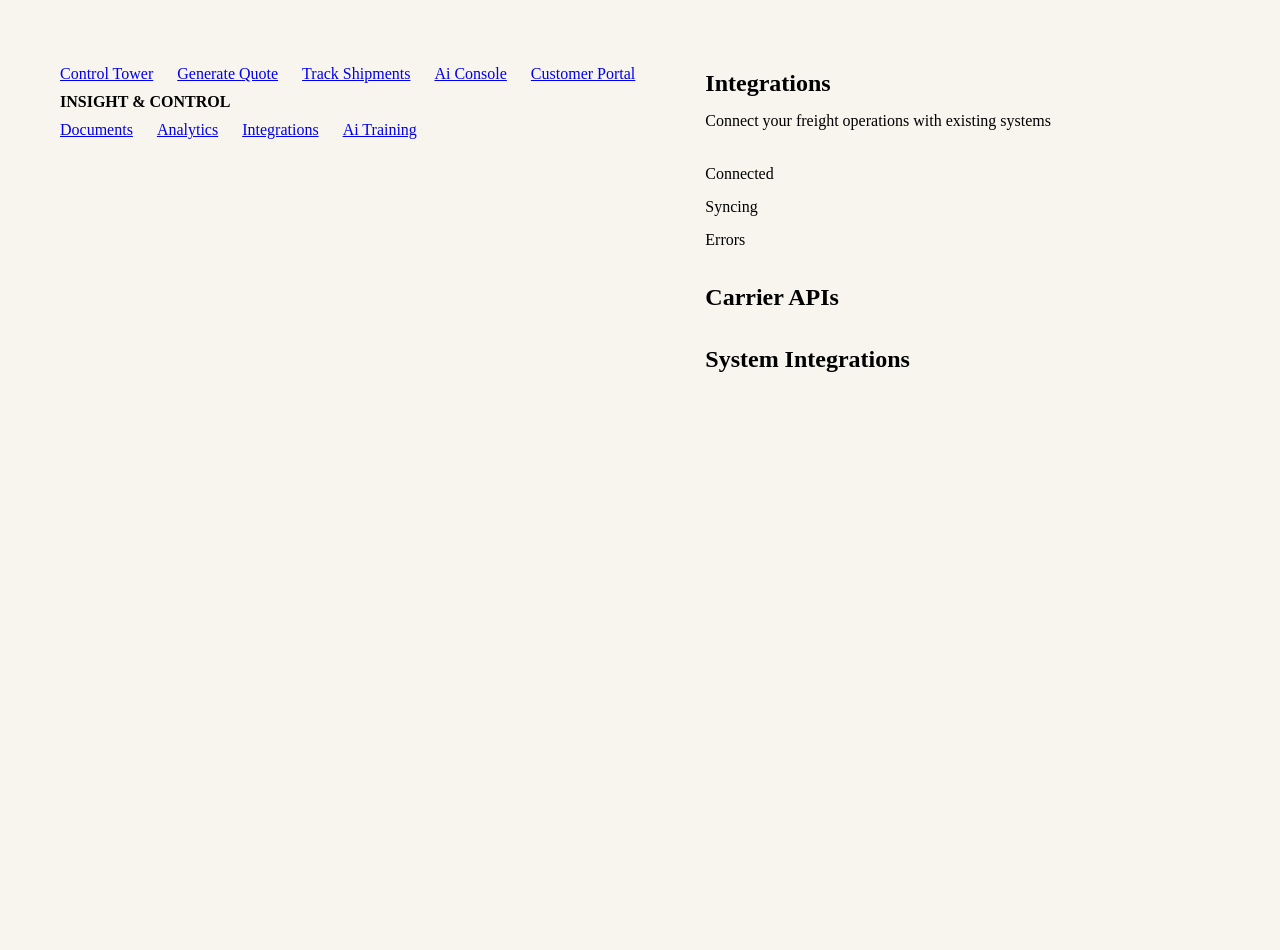
==== dashboard/index.html @ c57320f2 "design structure the dashboard" ====
<!DOCTYPE html>
<html lang="en">
<head>
    <meta charset="UTF-8">
    <meta name="viewport" content="width=device-width, initial-scale=1.0">
    <title>Dashboard</title>
    <link rel="stylesheet" href="styles.css">
</head dir ="ltr">
<body>
    <div class="dashboard">
        <!-- sidebar -->
        <aside class="sidebar">
            <div class="logo"></div>
            <nav class="menu">
                <a href="#">Control Tower</a>
                <a href="#">Generate Quote</a>
                <a href="#">Track Shipments</a>
                <a href="#">Ai Console</a>
                <a href="#">Customer Portal</a>
                <h4>INSIGHT & CONTROL</h4>
                <a href="#">Documents</a>
                <a href="#">Analytics</a>
                <a href="#">Integrations</a>
                <a href="#">Ai Training</a>
            </nav>
        </aside>
        <main class="main-content">
            <article>
                <header class="section-header">
                    <h2>Integrations</h2>
                    <p>Connect your freight operations with existing systems</p>
                </header>
                <section class="stats">
                    <div class="card">Connected</div>
                    <div class="card">Syncing</div>
                    <div class="card">Errors</div>
                </section>
                <section class="carrier-APIs">
                    <h2>Carrier APIs</h2>
                </section>
                <section class="system-integrations">
                    <h2>System Integrations</h2>
                </section>
            </article>
        </main>
    </div>
</body>

</html>
---- dashboard/styles.css ----
*{
    margin: 5px;
    padding: 5px;
    box-sizing: border-box;
}
body{
    font-family: 'Times New Roman', Times, serif;
    background-color: rgb(248, 244, 238);
}
.dashboard{
    display: flex;
    height: 100vh;
}
.sidebar
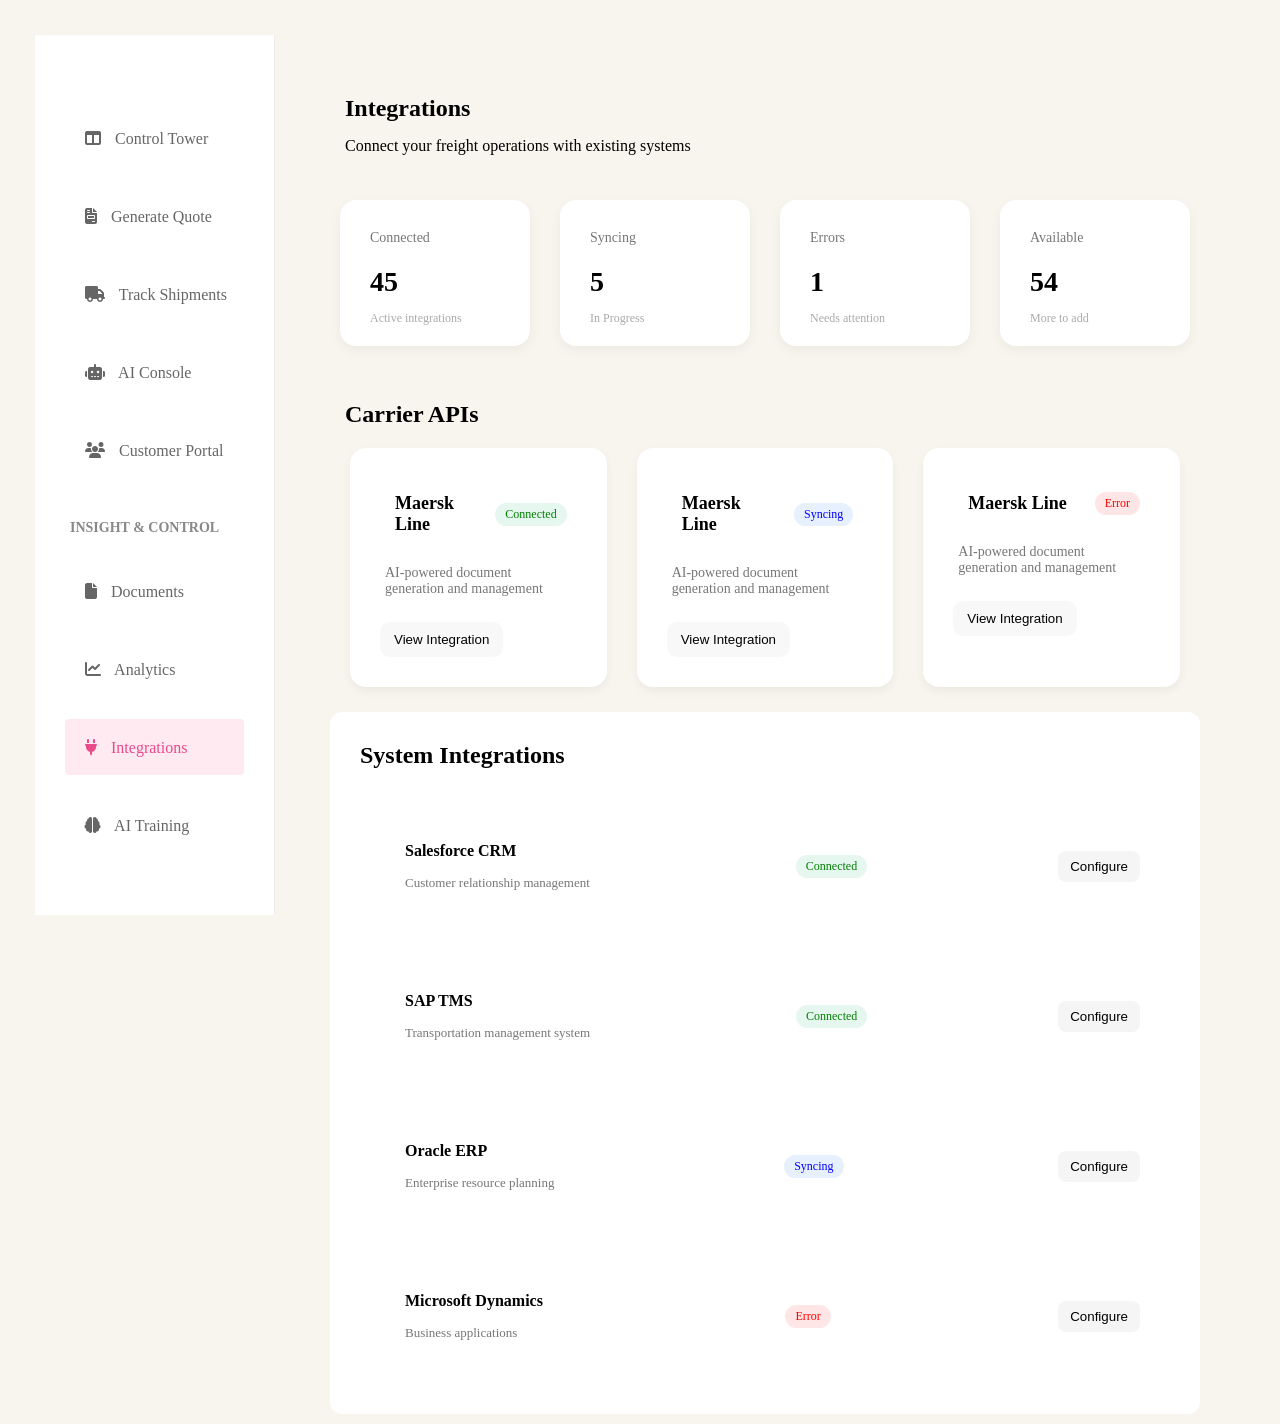
==== commit 43ab3fe3: "resume website has been completed" ====
--- a/dashboard/index.html
+++ b/dashboard/index.html
@@ -5,6 +5,7 @@
     <meta name="viewport" content="width=device-width, initial-scale=1.0">
     <title>Dashboard</title>
     <link rel="stylesheet" href="styles.css">
+    <link rel="stylesheet" href="https://cdnjs.cloudflare.com/ajax/libs/font-awesome/6.5.0/css/all.min.css">
 </head dir ="ltr">
 <body>
     <div class="dashboard">
@@ -12,16 +13,16 @@
         <aside class="sidebar">
             <div class="logo"></div>
             <nav class="menu">
-                <a href="#">Control Tower</a>
-                <a href="#">Generate Quote</a>
-                <a href="#">Track Shipments</a>
-                <a href="#">Ai Console</a>
-                <a href="#">Customer Portal</a>
+                <a href="#"><i class="fa-solid fa-table-columns"></i> Control Tower</a>
+                <a href="#"><i class="fa-solid fa-file-invoice"></i> Generate Quote</a>
+                <a href="#"><i class="fa-solid fa-truck"></i> Track Shipments</a>
+                <a href="#"><i class="fa-solid fa-robot"></i> AI Console</a>
+                <a href="#"><i class="fa-solid fa-users"></i> Customer Portal</a>
                 <h4>INSIGHT & CONTROL</h4>
-                <a href="#">Documents</a>
-                <a href="#">Analytics</a>
-                <a href="#">Integrations</a>
-                <a href="#">Ai Training</a>
+                <a href="#"><i class="fa-solid fa-file"></i> Documents</a>
+                <a href="#"><i class="fa-solid fa-chart-line"></i> Analytics</a>
+                <a href="#" class="active"><i class="fa-solid fa-plug"></i> Integrations</a>
+                <a href="#"><i class="fa-solid fa-brain"></i> AI Training</a>
             </nav>
         </aside>
         <main class="main-content">
@@ -31,15 +32,101 @@
                     <p>Connect your freight operations with existing systems</p>
                 </header>
                 <section class="stats">
-                    <div class="card">Connected</div>
-                    <div class="card">Syncing</div>
-                    <div class="card">Errors</div>
+                    <div class="card">
+                        <p>Connected</p>
+                        <h2>45</h2>
+                        <span>Active integrations</span>
+                    </div>
+                    <div class="card">
+                        <p>Syncing</p>
+                        <h2>5</h2>
+                        <span>In Progress</span>
+                    </div>
+                    <div class="card">
+                        <p>Errors</p>
+                        <h2>1</h2>
+                        <span>Needs attention</span>
+                    </div>
+                    <div class="card">
+                        <p>Available</p>
+                        <h2>54</h2>
+                        <span>More to add</span>
+                    </div>
                 </section>
                 <section class="carrier-APIs">
                     <h2>Carrier APIs</h2>
+
+                    <div class="api-cards">
+                        <div class="api-card">
+                            <div class="api-header">
+                                <h3>Maersk Line</h3>
+                                <span class="status connected">Connected</span>
+                            </div>
+                            <p>AI-powered document generation and management</p>
+                            <button>View Integration</button>
+                        </div>
+                    
+                        <div class="api-card">
+                            <div class="api-header">
+                                <h3>Maersk Line</h3>
+                                <span class="status syncing">Syncing</span>
+                            </div>
+                            <p>AI-powered document generation and management</p>
+                            <button>View Integration</button>
+                        </div>
+                    
+                        <div class="api-card">
+                            <div class="api-header">
+                                <h3>Maersk Line</h3>
+                                <span class="status error">Error</span>
+                            </div>
+                            <p>AI-powered document generation and management</p>
+                            <button>View Integration</button>
+                        </div>
+                    
+                    </div>
                 </section>
                 <section class="system-integrations">
                     <h2>System Integrations</h2>
+                    <div class="integration-list">
+                    
+                        <div class="integration-item">
+                            <div>
+                                <h4>Salesforce CRM</h4>
+                                <p>Customer relationship management</p>
+                            </div>
+                            <span class="status connected">Connected</span>
+                            <button>Configure</button>
+                        </div>
+                    
+                        <div class="integration-item">
+                            <div>
+                                <h4>SAP TMS</h4>
+                                <p>Transportation management system</p>
+                            </div>
+                            <span class="status connected">Connected</span>
+                            <button>Configure</button>
+                        </div>
+                    
+                        <div class="integration-item">
+                            <div>
+                                <h4>Oracle ERP</h4>
+                                <p>Enterprise resource planning</p>
+                            </div>
+                            <span class="status syncing">Syncing</span>
+                            <button>Configure</button>
+                        </div>
+                    
+                        <div class="integration-item">
+                            <div>
+                                <h4>Microsoft Dynamics</h4>
+                                <p>Business applications</p>
+                            </div>
+                            <span class="status error">Error</span>
+                            <button>Configure</button>
+                        </div>
+                    
+                    </div>
                 </section>
             </article>
         </main>
--- a/dashboard/styles.css
+++ b/dashboard/styles.css
@@ -11,4 +11,186 @@
     display: flex;
     height: 100vh;
 }
-.sidebar+/* .sidebar */
+.sidebar {
+    width: 240px;
+    background-color: white;
+    padding: 25px 15px;
+    border-right: 1px solid #eee;
+}
+.logo {
+    font-size: 20px;
+    font-weight: bold;
+    margin-bottom: 25px;
+}
+.menu {
+    display: flex;
+    flex-direction: column;
+    gap: 12px;
+}
+.menu a{
+    text-decoration: none;
+    color: #666;
+    padding: 10px;
+    border-radius: 4px;
+    transition: background-color 0.3s ease;
+}
+.menu a.active {
+    background-color: #ffeef5;
+    color: #e94b8a;
+}
+.menu h4 {
+    margin-top: 20px;
+    font-size: 14px;
+    color: #888;
+    text-transform: uppercase;
+}
+.main-content {
+    flex: 1;
+    padding: 30px;
+}
+
+.section-header {
+    margin-bottom: 20px;
+}
+.stats {
+    display: grid;
+    grid-template-columns: repeat(4, 1fr);
+    gap: 20px;
+    margin-bottom: 30px;
+}
+.card{
+    background-color: white;
+    border-radius: 16px;
+    padding: 20px;
+    box-shadow: 0 4px 12px rgba(0, 0, 0, 0.05);
+    transition: 0.3s;
+}
+.card:hover{
+    transform: translateY(-5px);
+}
+.card p{
+    color: #777;
+    font-size: 14px;
+    margin-bottom: 10px;
+}
+.card h2{
+    font-size: 28px;
+    margin-bottom: 5px;
+}
+.card span{
+    font-size: 12px;
+    color: #aaa;
+}
+.carrier-apis,
+.system-integrations {
+    background-color: white;
+    border-radius: 12px;
+    padding: 20px;
+    min-height: 100px;
+}
+/* hover */
+.menu a:hover {
+    background-color: #f5f5f5;
+    color:black;
+}
+.menu a.active{
+    background-color: #ffeaf2;
+    color: #e94b8a;
+    font-weight: 500;
+}
+.api-cards {
+    display: grid;
+    grid-template-columns: repeat(3, 1fr);
+    gap: 20px;
+}
+
+.api-card {
+    background: white;
+    padding: 25px;
+    border-radius: 16px;
+    box-shadow: 0 4px 10px rgba(0, 0, 0, 0.05);
+}
+.api-card h3 {
+    font-size: 18px;
+}
+
+.api-header {
+    display: flex;
+    justify-content: space-between;
+    align-items: center;
+    margin-bottom: 10px;
+}
+
+.api-card p {
+    font-size: 14px;
+    color: #777;
+    margin-bottom: 15px;
+}
+
+.api-card button {
+    background: #f8f8f8;
+    border: none;
+    padding: 10px 14px;
+    border-radius: 10px;
+    font-weight: 500;
+}
+
+.api-card button:hover {
+    background: #eee;
+}
+
+/* Status */
+.status {
+    padding: 4px 10px;
+    border-radius: 20px;
+    font-size: 12px;
+}
+
+.connected {
+    background: #e6f7f0;
+    color: green;
+}
+
+.syncing {
+    background: #e6f0ff;
+    color: blue;
+}
+
+.error {
+    background: #ffe6e6;
+    color: red;
+}
+.integration-list {
+    margin-top: 20px;
+    display: flex;
+    flex-direction: column;
+    gap: 15px;
+}
+
+.integration-item {
+    display: flex;
+    justify-content: space-between;
+    align-items: center;
+    background: white;
+    padding: 18px 20px;
+    border-radius: 12px;
+}
+
+.integration-item h4 {
+    margin-bottom: 4px;
+}
+
+.integration-item p {
+    font-size: 13px;
+    color: #777;
+}
+
+/* الزر */
+.integration-item button {
+    background: #f5f5f5;
+    border: none;
+    padding: 8px 12px;
+    border-radius: 8px;
+    cursor: pointer;
+}
